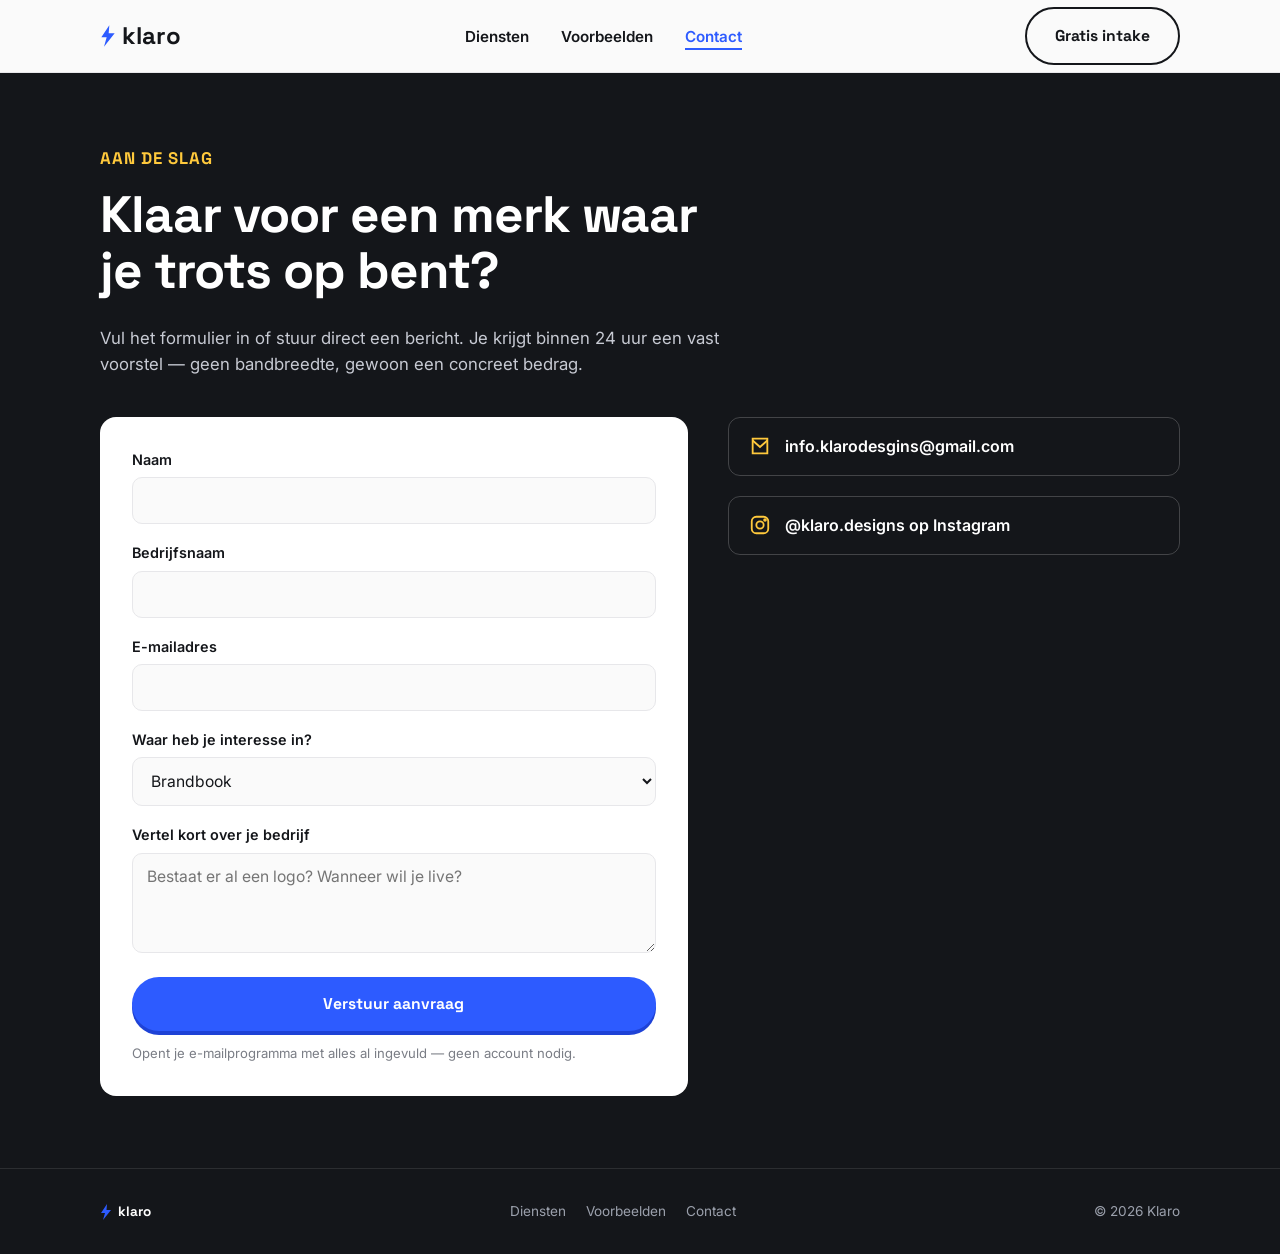
==== contact.html @ f8856352 "Split into separate pages, expand voorbeelden Home, Diensten, Voorbeelden and Contact are now their " ====
<!doctype html>
<html lang="nl">
<head>
  <meta charset="UTF-8" />
  <meta name="viewport" content="width=device-width, initial-scale=1" />
  <title>Contact — Klaro</title>
  <meta name="description" content="Plan een gratis intake bij Klaro. Binnen 24 uur een vast voorstel voor je brandbook, social kit of website." />

  <link rel="icon" type="image/svg+xml" href="assets/img/favicon.svg" />

  <link rel="preconnect" href="https://fonts.googleapis.com" />
  <link rel="preconnect" href="https://fonts.gstatic.com" crossorigin />
  <link href="https://fonts.googleapis.com/css2?family=Space+Grotesk:wght@700&family=Inter:wght@400;500;600;700&display=swap" rel="stylesheet" />

  <link rel="stylesheet" href="assets/css/styles.css" />
</head>
<body>

  <header class="site-header">
    <div class="container">
      <a href="index.html" class="logo">
        <svg class="bolt" viewBox="0 0 24 32" aria-hidden="true"><path d="M14 0 2 18h8l-4 14L22 12h-9L14 0z"/></svg>
        klaro
      </a>

      <nav aria-label="Hoofdmenu">
        <ul class="nav-links">
          <li><a href="diensten.html">Diensten</a></li>
          <li><a href="voorbeelden.html">Voorbeelden</a></li>
          <li><a href="contact.html">Contact</a></li>
        </ul>
      </nav>

      <div class="nav-cta">
        <a href="contact.html" class="btn btn-secondary">Gratis intake</a>
        <button class="nav-toggle" aria-label="Menu openen" aria-expanded="false">
          <span></span><span></span><span></span>
        </button>
      </div>
    </div>
  </header>

  <main>

    <section class="contact">
      <div class="container">
        <div class="section-head">
          <p class="eyebrow" style="color:var(--yellow);">Aan de slag</p>
          <h1 style="color:var(--white);font-size:clamp(2.2rem, 6vw, 3.2rem);">Klaar voor een merk waar je trots op bent?</h1>
          <p>Vul het formulier in of stuur direct een bericht. Je krijgt binnen 24 uur een
            vast voorstel — geen bandbreedte, gewoon een concreet bedrag.</p>
        </div>

        <div class="contact-grid">
          <form class="contact-form" id="contact-form">
            <div class="form-row">
              <label for="name">Naam</label>
              <input type="text" id="name" name="name" required />
            </div>
            <div class="form-row">
              <label for="business">Bedrijfsnaam</label>
              <input type="text" id="business" name="business" required />
            </div>
            <div class="form-row">
              <label for="email">E-mailadres</label>
              <input type="email" id="email" name="email" required />
            </div>
            <div class="form-row">
              <label for="service">Waar heb je interesse in?</label>
              <select id="service" name="service">
                <option>Brandbook</option>
                <option>Social media kit</option>
                <option>Website</option>
                <option>Bundel (brandbook + kit)</option>
                <option>Weet ik nog niet</option>
              </select>
            </div>
            <div class="form-row">
              <label for="message">Vertel kort over je bedrijf</label>
              <textarea id="message" name="message" placeholder="Bestaat er al een logo? Wanneer wil je live?"></textarea>
            </div>
            <button type="submit" class="btn btn-primary btn-block">Verstuur aanvraag</button>
            <p class="form-note">Opent je e-mailprogramma met alles al ingevuld — geen account nodig.</p>
          </form>

          <div class="contact-direct">
            <a class="direct-link" href="mailto:info.klarodesgins@gmail.com">
              <svg class="direct-icon" viewBox="0 0 24 24" fill="none" stroke="currentColor" stroke-width="2"><path d="M4 4h16v16H4z"/><path d="m4 6 8 7 8-7"/></svg>
              info.klarodesgins@gmail.com
            </a>
            <a class="direct-link" href="https://www.instagram.com/klaro.designs?igsh=MWdmMG82OGtoY3QwcQ%3D%3D&amp;utm_source=qr" target="_blank" rel="noopener">
              <svg class="direct-icon" viewBox="0 0 24 24" fill="none" stroke="currentColor" stroke-width="2"><rect x="3" y="3" width="18" height="18" rx="5"/><circle cx="12" cy="12" r="4"/><circle cx="17.5" cy="6.5" r="1"/></svg>
              @klaro.designs op Instagram
            </a>
          </div>
        </div>
      </div>
    </section>

  </main>

  <footer class="site-footer">
    <div class="container footer-row">
      <div class="footer-logo">
        <svg class="bolt" viewBox="0 0 24 32" aria-hidden="true"><path d="M14 0 2 18h8l-4 14L22 12h-9L14 0z"/></svg>
        klaro
      </div>
      <ul class="footer-links">
        <li><a href="diensten.html">Diensten</a></li>
        <li><a href="voorbeelden.html">Voorbeelden</a></li>
        <li><a href="contact.html">Contact</a></li>
      </ul>
      <p style="margin:0;">© <span id="year"></span> Klaro</p>
    </div>
  </footer>

  <script src="assets/js/main.js"></script>
</body>
</html>
---- assets/css/styles.css ----
/* ============================================
   KLARO — Marketing site
   Kleuren, typografie en tone of voice: brandbook-klaro.md
   ============================================ */

:root {
  --blue: #2D5BFF;
  --blue-dark: #1E42D6;
  --coral: #FF6B4A;
  --yellow: #FFC93C;
  --ink: #14161A;
  --off-white: #FAFAFA;
  --white: #FFFFFF;
  --border: #E7E7EA;

  --font-heading: "Space Grotesk", "Arial Black", sans-serif;
  --font-body: "Inter", -apple-system, BlinkMacSystemFont, sans-serif;

  --container: 1120px;
  --radius: 16px;
}

* {
  box-sizing: border-box;
}

html {
  scroll-behavior: smooth;
}

body {
  margin: 0;
  background: var(--off-white);
  color: var(--ink);
  font-family: var(--font-body);
  font-size: 16px;
  line-height: 1.55;
  -webkit-font-smoothing: antialiased;
}

img, svg {
  max-width: 100%;
  display: block;
}

a {
  color: inherit;
}

h1, h2, h3, h4 {
  font-family: var(--font-heading);
  font-weight: 700;
  line-height: 1.1;
  margin: 0 0 0.5em;
  letter-spacing: -0.02em;
}

p {
  margin: 0 0 1em;
}

.container {
  max-width: var(--container);
  margin: 0 auto;
  padding: 0 20px;
}

section {
  padding: 72px 0;
}

.eyebrow {
  display: inline-flex;
  align-items: center;
  gap: 8px;
  font-family: var(--font-heading);
  font-weight: 700;
  font-size: 0.8rem;
  letter-spacing: 0.06em;
  text-transform: uppercase;
  color: var(--blue);
  margin-bottom: 16px;
}

.section-head {
  max-width: 620px;
  margin: 0 0 40px;
}

.section-head p {
  color: #4B4E57;
  font-size: 1.05rem;
}

/* ---------- Buttons ---------- */

.btn {
  display: inline-flex;
  align-items: center;
  justify-content: center;
  gap: 8px;
  font-family: var(--font-heading);
  font-weight: 700;
  font-size: 0.98rem;
  text-decoration: none;
  border-radius: 100px;
  padding: 15px 28px;
  border: 2px solid transparent;
  cursor: pointer;
  transition: transform 0.15s ease, box-shadow 0.15s ease, background 0.15s ease;
  white-space: nowrap;
  will-change: transform;
}

.btn:active {
  transform: scale(0.97);
}

.btn-primary {
  background: var(--blue);
  color: var(--white);
  box-shadow: 0 4px 0 var(--blue-dark);
}

.btn-primary:hover {
  background: var(--blue-dark);
  transform: translateY(-2px);
  box-shadow: 0 6px 0 var(--blue-dark);
}

.btn-primary:active {
  transform: translateY(0) scale(0.97);
  box-shadow: 0 2px 0 var(--blue-dark);
}

.btn-secondary {
  background: transparent;
  color: var(--ink);
  border-color: var(--ink);
}

.btn-secondary:hover {
  background: var(--ink);
  color: var(--white);
  transform: translateY(-2px);
}

.btn-block {
  width: 100%;
}

/* ---------- Header ---------- */

.site-header {
  position: sticky;
  top: 0;
  z-index: 50;
  background: rgba(250, 250, 250, 0.9);
  backdrop-filter: saturate(180%) blur(10px);
  border-bottom: 1px solid var(--border);
}

.site-header .container {
  display: flex;
  align-items: center;
  justify-content: space-between;
  height: 72px;
}

.logo {
  display: flex;
  align-items: center;
  gap: 6px;
  text-decoration: none;
  font-family: var(--font-heading);
  font-weight: 700;
  font-size: 1.5rem;
  color: var(--ink);
}

.logo .bolt {
  width: 16px;
  height: 22px;
  flex-shrink: 0;
}

.logo .bolt path {
  fill: var(--blue);
}

.nav-links {
  display: flex;
  align-items: center;
  gap: 32px;
  list-style: none;
  margin: 0;
  padding: 0;
}

.nav-links a {
  position: relative;
  text-decoration: none;
  font-weight: 600;
  font-size: 0.95rem;
  color: var(--ink);
}

.nav-links a::after {
  content: "";
  position: absolute;
  left: 0;
  right: 100%;
  bottom: -4px;
  height: 2px;
  background: var(--blue);
  transition: right 0.2s ease;
}

.nav-links a:hover {
  color: var(--blue);
}

.nav-links a:hover::after {
  right: 0;
}

.nav-links a.is-active {
  color: var(--blue);
}

.nav-links a.is-active::after {
  right: 0;
}

.logo .bolt {
  transition: transform 0.2s ease;
}

.logo:hover .bolt {
  transform: rotate(-8deg) scale(1.08);
}

.nav-cta {
  display: flex;
  align-items: center;
  gap: 24px;
}

.nav-toggle {
  display: none;
  background: none;
  border: none;
  padding: 8px;
  cursor: pointer;
}

.nav-toggle span {
  display: block;
  width: 24px;
  height: 2px;
  background: var(--ink);
  margin: 5px 0;
  transition: transform 0.2s ease, opacity 0.2s ease;
}

/* ---------- Hero ---------- */

.hero {
  padding: 64px 0 80px;
  overflow: hidden;
}

.hero .container {
  display: grid;
  gap: 40px;
  align-items: center;
}

.hero h1 {
  font-size: clamp(2.6rem, 9vw, 4.5rem);
  margin-bottom: 20px;
}

.hero h1 .accent {
  color: var(--blue);
}

.hero-lede {
  font-size: 1.15rem;
  color: #34363D;
  max-width: 46ch;
  margin-bottom: 32px;
}

.hero-actions {
  display: flex;
  flex-wrap: wrap;
  gap: 14px;
  margin-bottom: 28px;
}

.hero-trust {
  display: flex;
  flex-wrap: wrap;
  gap: 10px 24px;
  font-size: 0.9rem;
  color: #55585F;
  font-weight: 600;
}

.hero-trust li {
  list-style: none;
  display: flex;
  align-items: center;
  gap: 8px;
}

.hero-trust li::before {
  content: "";
  width: 8px;
  height: 8px;
  border-radius: 50%;
  background: var(--coral);
  flex-shrink: 0;
}

.hero-visual {
  position: relative;
  border-radius: 24px;
  background: var(--blue);
  aspect-ratio: 4 / 3;
  display: flex;
  align-items: center;
  justify-content: center;
  overflow: hidden;
}

.hero-visual .bolt-big {
  width: 34%;
  filter: drop-shadow(0 12px 24px rgba(0,0,0,0.18));
  animation: bolt-float 3.2s ease-in-out infinite;
}

.hero-visual .bolt-big path {
  fill: var(--white);
}

.hero-visual::after {
  content: "";
  position: absolute;
  inset: -10%;
  background:
    radial-gradient(circle at 85% 15%, rgba(255,201,60,0.55), transparent 45%),
    radial-gradient(circle at 10% 90%, rgba(255,107,74,0.5), transparent 45%);
  animation: blob-drift 9s ease-in-out infinite;
}

@keyframes bolt-float {
  0%, 100% { transform: translateY(0) rotate(0deg); }
  50% { transform: translateY(-10px) rotate(-3deg); }
}

@keyframes blob-drift {
  0%, 100% { transform: translate(0, 0) scale(1); }
  50% { transform: translate(-2%, 2%) scale(1.06); }
}

/* ---------- Page hero (subpaginas) ---------- */

.page-hero {
  padding: 52px 0 8px;
}

.page-hero .container {
  max-width: 720px;
}

.page-hero h1 {
  font-size: clamp(2.2rem, 6vw, 3.2rem);
  margin-bottom: 14px;
}

.page-hero p {
  font-size: 1.05rem;
  color: #34363D;
  max-width: 58ch;
}

/* ---------- CTA banner ---------- */

.cta-banner-section {
  padding-top: 0;
}

.cta-banner {
  background: var(--blue);
  color: var(--white);
  border-radius: 24px;
  padding: 56px 32px;
  text-align: center;
  position: relative;
  overflow: hidden;
}

.cta-banner h2 {
  color: var(--white);
  font-size: clamp(1.7rem, 4vw, 2.3rem);
}

.cta-banner p {
  color: rgba(255, 255, 255, 0.85);
  max-width: 46ch;
  margin: 0 auto 28px;
}

.btn-light {
  background: var(--white);
  color: var(--ink);
}

.btn-light:hover {
  background: var(--yellow);
  color: var(--ink);
  transform: translateY(-2px);
}

/* ---------- Homepage teasers ---------- */

.teaser-head {
  display: flex;
  flex-wrap: wrap;
  align-items: flex-end;
  justify-content: space-between;
  gap: 20px;
  margin-bottom: 40px;
}

.teaser-head .section-head {
  margin-bottom: 0;
}

.service-card.is-mini p {
  flex-grow: 0;
}

/* ---------- Diensten ---------- */

.services {
  background: var(--white);
  border-top: 1px solid var(--border);
  border-bottom: 1px solid var(--border);
}

.service-grid {
  display: grid;
  gap: 24px;
  grid-template-columns: 1fr;
}

.service-card {
  background: var(--off-white);
  border: 1px solid var(--border);
  border-radius: var(--radius);
  padding: 32px;
  display: flex;
  flex-direction: column;
  position: relative;
  transition: transform 0.2s ease, box-shadow 0.2s ease, border-color 0.2s ease;
}

.service-card:hover {
  transform: translateY(-6px);
  border-color: var(--blue);
  box-shadow: 0 16px 32px rgba(20, 22, 26, 0.08);
}

.service-icon {
  transition: transform 0.2s ease;
}

.service-card:hover .service-icon {
  transform: scale(1.1) rotate(-4deg);
}

.service-card.is-bundle {
  border-color: var(--blue);
  background: #EEF2FF;
}

.service-icon {
  width: 44px;
  height: 44px;
  border-radius: 12px;
  display: flex;
  align-items: center;
  justify-content: center;
  margin-bottom: 20px;
  font-family: var(--font-heading);
  font-weight: 700;
  font-size: 1.1rem;
  color: var(--white);
}

.service-card:nth-child(1) .service-icon { background: var(--blue); }
.service-card:nth-child(2) .service-icon { background: var(--coral); }
.service-card:nth-child(3) .service-icon { background: var(--ink); }
.service-card.is-bundle .service-icon { background: var(--yellow); color: var(--ink); }

.service-card h3 {
  font-size: 1.3rem;
  margin-bottom: 8px;
}

.service-card .price {
  font-family: var(--font-heading);
  font-weight: 700;
  color: var(--blue);
  font-size: 1.05rem;
  margin-bottom: 14px;
}

.service-card p {
  color: #4B4E57;
  flex-grow: 1;
}

.service-card ul {
  margin: 0 0 0;
  padding: 0 0 0 18px;
  color: #4B4E57;
  font-size: 0.95rem;
}

.service-card li {
  margin-bottom: 4px;
}

.badge {
  position: absolute;
  top: -12px;
  right: 24px;
  background: var(--yellow);
  color: var(--ink);
  font-family: var(--font-heading);
  font-weight: 700;
  font-size: 0.75rem;
  text-transform: uppercase;
  letter-spacing: 0.04em;
  padding: 6px 14px;
  border-radius: 100px;
}

/* ---------- Voor / na ---------- */

.showcase-note {
  font-size: 0.85rem;
  color: #7A7D85;
  margin-top: 16px;
}

.example-block + .example-block {
  margin-top: 56px;
}

.example-label {
  display: flex;
  align-items: center;
  gap: 10px;
  margin-bottom: 16px;
}

.example-label .example-kind {
  font-family: var(--font-heading);
  font-weight: 700;
  font-size: 0.75rem;
  text-transform: uppercase;
  letter-spacing: 0.05em;
  background: var(--ink);
  color: var(--white);
  padding: 5px 12px;
  border-radius: 100px;
}

.example-label h3 {
  margin: 0;
  font-size: 1.15rem;
}

.compare-grid {
  display: grid;
  gap: 20px;
  grid-template-columns: 1fr;
}

.compare-card {
  border-radius: var(--radius);
  overflow: hidden;
  border: 1px solid var(--border);
  background: var(--white);
  transition: transform 0.2s ease, box-shadow 0.2s ease;
}

.compare-card:hover {
  transform: translateY(-6px);
  box-shadow: 0 16px 32px rgba(20, 22, 26, 0.08);
}

.compare-label {
  font-family: var(--font-heading);
  font-weight: 700;
  font-size: 0.8rem;
  text-transform: uppercase;
  letter-spacing: 0.06em;
  padding: 10px 20px;
}

.compare-before .compare-label {
  background: #E9E9EA;
  color: #6B6E75;
}

.compare-after .compare-label {
  background: var(--blue);
  color: var(--white);
}

.mock {
  padding: 28px 20px 32px;
  min-height: 260px;
  display: flex;
  flex-direction: column;
  justify-content: center;
  align-items: center;
  text-align: center;
  gap: 10px;
}

.compare-before .mock {
  background: #F1F1F2;
  font-family: "Comic Sans MS", "Brush Script MT", cursive;
}

.compare-before .mock .mock-name {
  font-size: 1.6rem;
  color: #C7422E;
  transform: rotate(-2deg);
}

.compare-before .mock .mock-tag {
  font-family: "Times New Roman", serif;
  font-size: 0.85rem;
  color: #555;
}

.compare-before .mock .mock-chip {
  margin-top: 10px;
  font-family: Georgia, serif;
  font-size: 0.75rem;
  background: #FFD400;
  color: #333;
  padding: 4px 10px;
  border: 1px dashed #999;
}

.compare-after .mock {
  background: var(--blue);
  color: var(--white);
}

.compare-after .mock .mock-name {
  font-family: var(--font-heading);
  font-weight: 700;
  font-size: 2rem;
}

.compare-after .mock .mock-tag {
  font-size: 0.9rem;
  opacity: 0.85;
}

.compare-after .mock .mock-chip {
  margin-top: 10px;
  font-family: var(--font-heading);
  font-weight: 700;
  font-size: 0.75rem;
  background: var(--yellow);
  color: var(--ink);
  padding: 5px 14px;
  border-radius: 100px;
}

.compare-after .mock.accent-coral .mock-chip {
  background: var(--coral);
  color: var(--white);
}

/* Voorbeeld-varianten "voor" — elk bedrijfstype zijn eigen DIY-uitstraling */

.mock.style-gym .mock-name {
  font-family: Impact, "Arial Black", sans-serif;
  color: #B4231A;
  text-transform: uppercase;
  letter-spacing: 0.02em;
  transform: none;
}

.mock.style-gym .mock-tag {
  font-family: Impact, "Arial Black", sans-serif;
  text-transform: uppercase;
  font-size: 0.8rem;
  color: #222;
}

.mock.style-gym .mock-chip {
  background: #111;
  color: #FFD400;
  border: none;
  font-family: Impact, "Arial Black", sans-serif;
}

.mock.style-kapper .mock-name {
  font-family: "Brush Script MT", cursive;
  color: #B23A6B;
  font-size: 2rem;
  transform: rotate(-3deg);
}

.mock.style-kapper .mock-tag {
  font-family: "Times New Roman", serif;
  font-style: italic;
  color: #666;
}

.mock.style-kapper .mock-chip {
  background: #F1C6D6;
  color: #6B2044;
  border: 1px solid #D89AB4;
  font-family: "Times New Roman", serif;
}

.mock.style-zzp .mock-name {
  font-family: "Times New Roman", serif;
  color: #1E3A6E;
  font-weight: bold;
  transform: none;
}

.mock.style-zzp .mock-tag {
  font-family: Arial, sans-serif;
  color: #555;
}

.mock.style-zzp .mock-chip {
  background: #DCE3F0;
  color: #1E3A6E;
  border: 1px solid #9FB3D6;
  font-family: Arial, sans-serif;
}

/* ---------- Contact ---------- */

.contact {
  background: var(--ink);
  color: var(--white);
}

.contact .section-head p {
  color: #C7CAD3;
}

.contact-grid {
  display: grid;
  gap: 40px;
  grid-template-columns: 1fr;
}

.contact-form {
  background: var(--white);
  color: var(--ink);
  border-radius: var(--radius);
  padding: 32px;
}

.form-row {
  margin-bottom: 18px;
}

.form-row label {
  display: block;
  font-weight: 600;
  font-size: 0.9rem;
  margin-bottom: 6px;
}

.form-row input,
.form-row select,
.form-row textarea {
  width: 100%;
  padding: 13px 14px;
  border: 1.5px solid var(--border);
  border-radius: 10px;
  font-family: var(--font-body);
  font-size: 0.98rem;
  background: var(--off-white);
  color: var(--ink);
}

.form-row textarea {
  resize: vertical;
  min-height: 100px;
}

.form-row input:focus,
.form-row select:focus,
.form-row textarea:focus {
  outline: 2px solid var(--blue);
  outline-offset: 1px;
  background: var(--white);
}

.form-note {
  font-size: 0.82rem;
  color: #7A7D85;
  margin-top: 12px;
  margin-bottom: 0;
}

.contact-direct {
  display: flex;
  flex-direction: column;
  gap: 20px;
}

.contact-direct a.direct-link {
  display: flex;
  align-items: center;
  gap: 14px;
  text-decoration: none;
  color: var(--white);
  font-weight: 600;
  padding: 16px 20px;
  border: 1.5px solid rgba(255,255,255,0.2);
  border-radius: 12px;
  transition: border-color 0.15s ease, background 0.15s ease;
}

.contact-direct a.direct-link:hover {
  border-color: var(--blue);
  background: rgba(45,91,255,0.12);
}

.contact-direct .direct-icon {
  width: 22px;
  height: 22px;
  flex-shrink: 0;
  color: var(--yellow);
}

/* ---------- Footer ---------- */

.site-footer {
  background: var(--ink);
  color: #9BA0AC;
  border-top: 1px solid rgba(255,255,255,0.1);
  padding: 32px 0;
  font-size: 0.85rem;
}

.footer-row {
  display: flex;
  flex-wrap: wrap;
  align-items: center;
  justify-content: space-between;
  gap: 16px;
}

.footer-logo {
  display: flex;
  align-items: center;
  gap: 6px;
  font-family: var(--font-heading);
  font-weight: 700;
  color: var(--white);
}

.footer-logo .bolt {
  width: 12px;
  height: 16px;
}

.footer-logo .bolt path {
  fill: var(--blue);
}

.footer-links {
  display: flex;
  gap: 20px;
  list-style: none;
  margin: 0;
  padding: 0;
}

.footer-links a {
  text-decoration: none;
  color: #9BA0AC;
}

.footer-links a:hover {
  color: var(--white);
}

/* ---------- Responsive ---------- */

@media (min-width: 640px) {
  .service-grid {
    grid-template-columns: repeat(2, 1fr);
  }
  .compare-grid {
    grid-template-columns: repeat(2, 1fr);
  }
}

@media (min-width: 860px) {
  .hero .container {
    grid-template-columns: 1.1fr 0.9fr;
  }
  .contact-grid {
    grid-template-columns: 1.3fr 1fr;
  }
}

@media (min-width: 980px) {
  .service-grid {
    grid-template-columns: repeat(4, 1fr);
  }
}

@media (max-width: 859px) {
  .nav-links,
  .nav-cta .btn-secondary {
    display: none;
  }
  .nav-toggle {
    display: block;
  }
  body.nav-open .nav-links {
    display: flex;
    flex-direction: column;
    position: absolute;
    top: 72px;
    left: 0;
    right: 0;
    background: var(--white);
    border-bottom: 1px solid var(--border);
    padding: 20px;
    gap: 18px;
    align-items: flex-start;
  }
}

section .container > .section-head + * {
  margin-top: 0;
}

/* ---------- Scroll reveal ---------- */

.reveal {
  opacity: 0;
  transform: translateY(20px);
  transition: opacity 0.5s ease, transform 0.5s ease;
  will-change: transform, opacity;
}

.reveal.is-visible {
  opacity: 1;
  transform: translateY(0);
}

.reveal-stagger.is-visible {
  transition-delay: calc(var(--stagger, 0) * 80ms);
}

/* ---------- Motion preference ---------- */

@media (prefers-reduced-motion: reduce) {
  html {
    scroll-behavior: auto;
  }
  .hero-visual .bolt-big,
  .hero-visual::after {
    animation: none !important;
  }
  .reveal {
    opacity: 1 !important;
    transform: none !important;
    transition: none !important;
  }
  .btn,
  .service-card,
  .service-icon,
  .compare-card,
  .logo .bolt,
  .nav-links a::after {
    transition: none !important;
  }
}
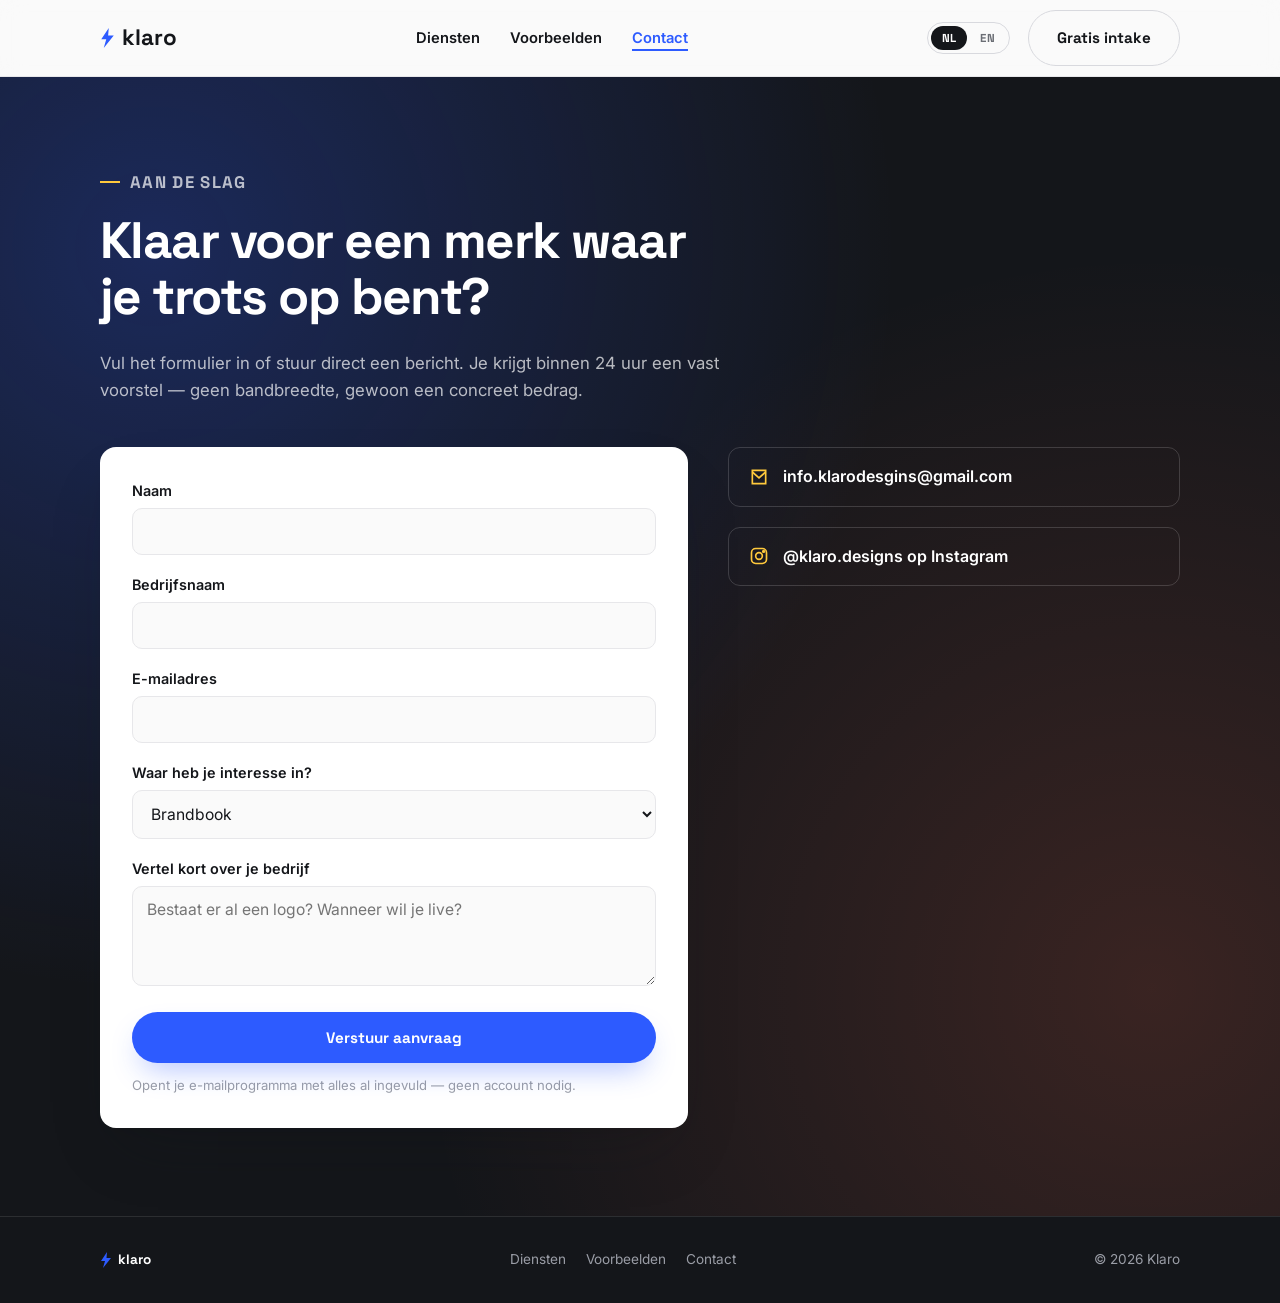
==== commit 4562c9c7: "Premium design pass + NL/EN language toggle Design system: shift from flat brand-color blocks to a r" ====
--- a/contact.html
+++ b/contact.html
@@ -3,8 +3,8 @@
 <head>
   <meta charset="UTF-8" />
   <meta name="viewport" content="width=device-width, initial-scale=1" />
-  <title>Contact — Klaro</title>
-  <meta name="description" content="Plan een gratis intake bij Klaro. Binnen 24 uur een vast voorstel voor je brandbook, social kit of website." />
+  <title data-i18n="meta.title.contact">Contact — Klaro</title>
+  <meta name="description" data-i18n-attr="content:meta.desc.contact" content="Plan een gratis intake bij Klaro. Binnen 24 uur een vast voorstel voor je brandbook, social kit of website." />
 
   <link rel="icon" type="image/svg+xml" href="assets/img/favicon.svg" />
 
@@ -15,6 +15,7 @@
   <link rel="stylesheet" href="assets/css/styles.css" />
 </head>
 <body>
+  <div class="scroll-progress" aria-hidden="true"></div>
 
   <header class="site-header">
     <div class="container">
@@ -25,14 +26,22 @@
 
       <nav aria-label="Hoofdmenu">
         <ul class="nav-links">
-          <li><a href="diensten.html">Diensten</a></li>
-          <li><a href="voorbeelden.html">Voorbeelden</a></li>
-          <li><a href="contact.html">Contact</a></li>
+          <li><a href="diensten.html" data-i18n="nav.diensten">Diensten</a></li>
+          <li><a href="voorbeelden.html" data-i18n="nav.voorbeelden">Voorbeelden</a></li>
+          <li><a href="contact.html" data-i18n="nav.contact">Contact</a></li>
         </ul>
+        <div class="mobile-lang-switch lang-switch" role="group" aria-label="Taal / Language">
+          <button type="button" class="lang-btn" data-lang="nl">NL</button>
+          <button type="button" class="lang-btn" data-lang="en">EN</button>
+        </div>
       </nav>
 
       <div class="nav-cta">
-        <a href="contact.html" class="btn btn-secondary">Gratis intake</a>
+        <div class="lang-switch" role="group" aria-label="Taal / Language">
+          <button type="button" class="lang-btn" data-lang="nl">NL</button>
+          <button type="button" class="lang-btn" data-lang="en">EN</button>
+        </div>
+        <a href="contact.html" class="btn btn-secondary" data-i18n="nav.intake">Gratis intake</a>
         <button class="nav-toggle" aria-label="Menu openen" aria-expanded="false">
           <span></span><span></span><span></span>
         </button>
@@ -45,42 +54,42 @@
     <section class="contact">
       <div class="container">
         <div class="section-head">
-          <p class="eyebrow" style="color:var(--yellow);">Aan de slag</p>
-          <h1 style="color:var(--white);font-size:clamp(2.2rem, 6vw, 3.2rem);">Klaar voor een merk waar je trots op bent?</h1>
-          <p>Vul het formulier in of stuur direct een bericht. Je krijgt binnen 24 uur een
+          <p class="eyebrow" data-i18n="contact.eyebrow">Aan de slag</p>
+          <h1 style="color:var(--white);font-size:clamp(2.2rem, 6vw, 3.2rem);" data-i18n="contact.title">Klaar voor een merk waar je trots op bent?</h1>
+          <p data-i18n="contact.lede">Vul het formulier in of stuur direct een bericht. Je krijgt binnen 24 uur een
             vast voorstel — geen bandbreedte, gewoon een concreet bedrag.</p>
         </div>
 
         <div class="contact-grid">
           <form class="contact-form" id="contact-form">
             <div class="form-row">
-              <label for="name">Naam</label>
+              <label for="name" data-i18n="form.name">Naam</label>
               <input type="text" id="name" name="name" required />
             </div>
             <div class="form-row">
-              <label for="business">Bedrijfsnaam</label>
+              <label for="business" data-i18n="form.business">Bedrijfsnaam</label>
               <input type="text" id="business" name="business" required />
             </div>
             <div class="form-row">
-              <label for="email">E-mailadres</label>
+              <label for="email" data-i18n="form.email">E-mailadres</label>
               <input type="email" id="email" name="email" required />
             </div>
             <div class="form-row">
-              <label for="service">Waar heb je interesse in?</label>
+              <label for="service" data-i18n="form.service.label">Waar heb je interesse in?</label>
               <select id="service" name="service">
-                <option>Brandbook</option>
-                <option>Social media kit</option>
-                <option>Website</option>
-                <option>Bundel (brandbook + kit)</option>
-                <option>Weet ik nog niet</option>
+                <option data-i18n="form.service.opt1">Brandbook</option>
+                <option data-i18n="form.service.opt2">Social media kit</option>
+                <option data-i18n="form.service.opt3">Website</option>
+                <option data-i18n="form.service.opt4">Bundel (brandbook + kit)</option>
+                <option data-i18n="form.service.opt5">Weet ik nog niet</option>
               </select>
             </div>
             <div class="form-row">
-              <label for="message">Vertel kort over je bedrijf</label>
-              <textarea id="message" name="message" placeholder="Bestaat er al een logo? Wanneer wil je live?"></textarea>
+              <label for="message" data-i18n="form.message.label">Vertel kort over je bedrijf</label>
+              <textarea id="message" name="message" data-i18n-attr="placeholder:form.message.placeholder" placeholder="Bestaat er al een logo? Wanneer wil je live?"></textarea>
             </div>
-            <button type="submit" class="btn btn-primary btn-block">Verstuur aanvraag</button>
-            <p class="form-note">Opent je e-mailprogramma met alles al ingevuld — geen account nodig.</p>
+            <button type="submit" class="btn btn-primary btn-block" data-i18n="form.submit">Verstuur aanvraag</button>
+            <p class="form-note" data-i18n="form.note">Opent je e-mailprogramma met alles al ingevuld — geen account nodig.</p>
           </form>
 
           <div class="contact-direct">
@@ -106,14 +115,15 @@
         klaro
       </div>
       <ul class="footer-links">
-        <li><a href="diensten.html">Diensten</a></li>
-        <li><a href="voorbeelden.html">Voorbeelden</a></li>
-        <li><a href="contact.html">Contact</a></li>
+        <li><a href="diensten.html" data-i18n="nav.diensten">Diensten</a></li>
+        <li><a href="voorbeelden.html" data-i18n="nav.voorbeelden">Voorbeelden</a></li>
+        <li><a href="contact.html" data-i18n="nav.contact">Contact</a></li>
       </ul>
       <p style="margin:0;">© <span id="year"></span> Klaro</p>
     </div>
   </footer>
 
+  <script src="assets/js/i18n.js"></script>
   <script src="assets/js/main.js"></script>
 </body>
 </html>
--- a/assets/css/styles.css
+++ b/assets/css/styles.css
@@ -1,17 +1,35 @@
 /* ============================================
    KLARO — Marketing site
    Kleuren, typografie en tone of voice: brandbook-klaro.md
+   Visuele richting: ingetogen bureau-premium — overwegend
+   wit/inkt-canvas, merkkleuren precies en spaarzaam ingezet.
    ============================================ */
 
 :root {
   --blue: #2D5BFF;
   --blue-dark: #1E42D6;
+  --blue-tint: rgba(45, 91, 255, 0.08);
   --coral: #FF6B4A;
+  --coral-tint: rgba(255, 107, 74, 0.1);
   --yellow: #FFC93C;
+  --yellow-tint: rgba(255, 201, 60, 0.16);
+
   --ink: #14161A;
+  --gray-700: #34363D;
+  --gray-600: #4B4E57;
+  --gray-500: #6B6E75;
+  --gray-400: #9A9DA6;
+  --border: #E7E7EA;
+  --border-strong: #D8D9DE;
   --off-white: #FAFAFA;
   --white: #FFFFFF;
-  --border: #E7E7EA;
+
+  --shadow-sm: 0 1px 2px rgba(20, 22, 26, 0.05);
+  --shadow-md: 0 12px 28px -10px rgba(20, 22, 26, 0.14), 0 2px 6px -2px rgba(20, 22, 26, 0.06);
+  --shadow-lg: 0 32px 64px -20px rgba(20, 22, 26, 0.22), 0 8px 20px -8px rgba(20, 22, 26, 0.1);
+  --shadow-blue: 0 14px 30px -10px rgba(45, 91, 255, 0.4);
+
+  --ease-out: cubic-bezier(0.16, 1, 0.3, 1);
 
   --font-heading: "Space Grotesk", "Arial Black", sans-serif;
   --font-body: "Inter", -apple-system, BlinkMacSystemFont, sans-serif;
@@ -22,6 +40,17 @@
 
 * {
   box-sizing: border-box;
+}
+
+.scroll-progress {
+  position: fixed;
+  top: 0;
+  left: 0;
+  width: 0%;
+  height: 2px;
+  background: linear-gradient(90deg, var(--blue), var(--coral), var(--yellow));
+  z-index: 200;
+  pointer-events: none;
 }
 
 html {
@@ -34,7 +63,7 @@
   color: var(--ink);
   font-family: var(--font-body);
   font-size: 16px;
-  line-height: 1.55;
+  line-height: 1.6;
   -webkit-font-smoothing: antialiased;
 }
 
@@ -50,9 +79,9 @@
 h1, h2, h3, h4 {
   font-family: var(--font-heading);
   font-weight: 700;
-  line-height: 1.1;
+  line-height: 1.08;
   margin: 0 0 0.5em;
-  letter-spacing: -0.02em;
+  letter-spacing: -0.03em;
 }
 
 p {
@@ -66,29 +95,37 @@
 }
 
 section {
-  padding: 72px 0;
+  padding: 88px 0;
 }
 
 .eyebrow {
   display: inline-flex;
   align-items: center;
-  gap: 8px;
+  gap: 10px;
   font-family: var(--font-heading);
   font-weight: 700;
-  font-size: 0.8rem;
-  letter-spacing: 0.06em;
+  font-size: 0.78rem;
+  letter-spacing: 0.08em;
   text-transform: uppercase;
-  color: var(--blue);
-  margin-bottom: 16px;
+  color: var(--gray-600);
+  margin-bottom: 18px;
+}
+
+.eyebrow::before {
+  content: "";
+  width: 20px;
+  height: 2px;
+  background: var(--coral);
+  flex-shrink: 0;
 }
 
 .section-head {
   max-width: 620px;
-  margin: 0 0 40px;
+  margin: 0 0 44px;
 }
 
 .section-head p {
-  color: #4B4E57;
+  color: var(--gray-600);
   font-size: 1.05rem;
 }
 
@@ -101,15 +138,43 @@
   gap: 8px;
   font-family: var(--font-heading);
   font-weight: 700;
-  font-size: 0.98rem;
+  font-size: 0.95rem;
   text-decoration: none;
   border-radius: 100px;
   padding: 15px 28px;
-  border: 2px solid transparent;
+  border: 1.5px solid transparent;
   cursor: pointer;
-  transition: transform 0.15s ease, box-shadow 0.15s ease, background 0.15s ease;
+  transition: transform 0.25s var(--ease-out), box-shadow 0.25s var(--ease-out), background 0.2s ease, border-color 0.2s ease;
   white-space: nowrap;
-  will-change: transform;
+  position: relative;
+  overflow: hidden;
+  isolation: isolate;
+}
+
+.btn::before {
+  content: "";
+  position: absolute;
+  top: 0;
+  left: -60%;
+  width: 30%;
+  height: 100%;
+  background: linear-gradient(115deg, transparent, rgba(255, 255, 255, 0.45), transparent);
+  transform: skewX(-20deg);
+  pointer-events: none;
+  mix-blend-mode: overlay;
+}
+
+.btn-light::before {
+  background: linear-gradient(115deg, transparent, rgba(20, 22, 26, 0.12), transparent);
+}
+
+.btn:hover::before {
+  animation: btn-shimmer 0.85s ease;
+}
+
+@keyframes btn-shimmer {
+  from { left: -60%; }
+  to { left: 130%; }
 }
 
 .btn:active {
@@ -119,30 +184,32 @@
 .btn-primary {
   background: var(--blue);
   color: var(--white);
-  box-shadow: 0 4px 0 var(--blue-dark);
+  box-shadow: var(--shadow-blue);
 }
 
 .btn-primary:hover {
   background: var(--blue-dark);
   transform: translateY(-2px);
-  box-shadow: 0 6px 0 var(--blue-dark);
+  box-shadow: 0 20px 40px -12px rgba(45, 91, 255, 0.5);
 }
 
 .btn-primary:active {
   transform: translateY(0) scale(0.97);
-  box-shadow: 0 2px 0 var(--blue-dark);
+  box-shadow: var(--shadow-blue);
 }
 
 .btn-secondary {
   background: transparent;
   color: var(--ink);
-  border-color: var(--ink);
+  border-color: var(--border-strong);
 }
 
 .btn-secondary:hover {
   background: var(--ink);
+  border-color: var(--ink);
   color: var(--white);
   transform: translateY(-2px);
+  box-shadow: var(--shadow-md);
 }
 
 .btn-block {
@@ -155,8 +222,8 @@
   position: sticky;
   top: 0;
   z-index: 50;
-  background: rgba(250, 250, 250, 0.9);
-  backdrop-filter: saturate(180%) blur(10px);
+  background: rgba(250, 250, 250, 0.86);
+  backdrop-filter: saturate(180%) blur(12px);
   border-bottom: 1px solid var(--border);
 }
 
@@ -164,34 +231,41 @@
   display: flex;
   align-items: center;
   justify-content: space-between;
-  height: 72px;
+  height: 76px;
+  gap: 16px;
 }
 
 .logo {
   display: flex;
   align-items: center;
-  gap: 6px;
+  gap: 7px;
   text-decoration: none;
   font-family: var(--font-heading);
   font-weight: 700;
-  font-size: 1.5rem;
+  font-size: 1.4rem;
   color: var(--ink);
 }
 
 .logo .bolt {
-  width: 16px;
-  height: 22px;
+  width: 15px;
+  height: 20px;
   flex-shrink: 0;
+  transition: transform 0.2s var(--ease-out), filter 0.2s ease;
 }
 
 .logo .bolt path {
   fill: var(--blue);
 }
 
+.logo:hover .bolt {
+  transform: rotate(-8deg) scale(1.08);
+  filter: drop-shadow(0 0 6px rgba(45, 91, 255, 0.65));
+}
+
 .nav-links {
   display: flex;
   align-items: center;
-  gap: 32px;
+  gap: 30px;
   list-style: none;
   margin: 0;
   padding: 0;
@@ -201,7 +275,7 @@
   position: relative;
   text-decoration: none;
   font-weight: 600;
-  font-size: 0.95rem;
+  font-size: 0.92rem;
   color: var(--ink);
 }
 
@@ -232,18 +306,42 @@
   right: 0;
 }
 
-.logo .bolt {
-  transition: transform 0.2s ease;
-}
-
-.logo:hover .bolt {
-  transform: rotate(-8deg) scale(1.08);
-}
-
 .nav-cta {
   display: flex;
   align-items: center;
-  gap: 24px;
+  gap: 18px;
+}
+
+.lang-switch {
+  display: flex;
+  align-items: center;
+  border: 1.5px solid var(--border-strong);
+  border-radius: 100px;
+  padding: 3px;
+  gap: 2px;
+}
+
+.lang-btn {
+  font-family: var(--font-heading);
+  font-weight: 700;
+  font-size: 0.72rem;
+  letter-spacing: 0.03em;
+  color: var(--gray-500);
+  background: transparent;
+  border: none;
+  border-radius: 100px;
+  padding: 5px 11px;
+  cursor: pointer;
+  transition: background 0.2s ease, color 0.2s ease;
+}
+
+.lang-btn:hover {
+  color: var(--ink);
+}
+
+.lang-btn.is-active {
+  background: var(--ink);
+  color: var(--white);
 }
 
 .nav-toggle {
@@ -256,55 +354,67 @@
 
 .nav-toggle span {
   display: block;
-  width: 24px;
+  width: 22px;
   height: 2px;
   background: var(--ink);
   margin: 5px 0;
   transition: transform 0.2s ease, opacity 0.2s ease;
 }
 
+.mobile-lang-switch {
+  display: none;
+}
+
 /* ---------- Hero ---------- */
 
 .hero {
-  padding: 64px 0 80px;
+  padding: 72px 0 96px;
   overflow: hidden;
 }
 
 .hero .container {
   display: grid;
-  gap: 40px;
+  gap: 48px;
   align-items: center;
 }
 
 .hero h1 {
-  font-size: clamp(2.6rem, 9vw, 4.5rem);
-  margin-bottom: 20px;
+  font-size: clamp(2.7rem, 9vw, 4.8rem);
+  margin-bottom: 22px;
 }
 
 .hero h1 .accent {
   color: var(--blue);
+  display: inline-block;
+  animation: accent-glow 6s ease-in-out 1.6s infinite;
+}
+
+@keyframes accent-glow {
+  0%, 90%, 100% { text-shadow: none; }
+  93% { text-shadow: 0 0 18px rgba(45, 91, 255, 0.45); }
+  96% { text-shadow: 0 0 4px rgba(45, 91, 255, 0.12); }
 }
 
 .hero-lede {
   font-size: 1.15rem;
-  color: #34363D;
+  color: var(--gray-700);
   max-width: 46ch;
-  margin-bottom: 32px;
+  margin-bottom: 34px;
 }
 
 .hero-actions {
   display: flex;
   flex-wrap: wrap;
   gap: 14px;
-  margin-bottom: 28px;
+  margin-bottom: 30px;
 }
 
 .hero-trust {
   display: flex;
   flex-wrap: wrap;
   gap: 10px 24px;
-  font-size: 0.9rem;
-  color: #55585F;
+  font-size: 0.88rem;
+  color: var(--gray-500);
   font-weight: 600;
 }
 
@@ -317,8 +427,8 @@
 
 .hero-trust li::before {
   content: "";
-  width: 8px;
-  height: 8px;
+  width: 6px;
+  height: 6px;
   border-radius: 50%;
   background: var(--coral);
   flex-shrink: 0;
@@ -326,49 +436,157 @@
 
 .hero-visual {
   position: relative;
-  border-radius: 24px;
-  background: var(--blue);
-  aspect-ratio: 4 / 3;
+  border-radius: 28px;
+  aspect-ratio: 4 / 3.4;
   display: flex;
   align-items: center;
   justify-content: center;
   overflow: hidden;
-}
-
-.hero-visual .bolt-big {
-  width: 34%;
-  filter: drop-shadow(0 12px 24px rgba(0,0,0,0.18));
-  animation: bolt-float 3.2s ease-in-out infinite;
-}
-
-.hero-visual .bolt-big path {
-  fill: var(--white);
-}
-
-.hero-visual::after {
+  background:
+    radial-gradient(circle at 18% 18%, rgba(45, 91, 255, 0.16), transparent 55%),
+    radial-gradient(circle at 88% 78%, rgba(255, 107, 74, 0.13), transparent 55%),
+    radial-gradient(circle at 75% 12%, rgba(255, 201, 60, 0.14), transparent 45%),
+    var(--white);
+  border: 1px solid var(--border);
+  box-shadow: var(--shadow-lg);
+}
+
+.hero-visual::before {
   content: "";
   position: absolute;
-  inset: -10%;
-  background:
-    radial-gradient(circle at 85% 15%, rgba(255,201,60,0.55), transparent 45%),
-    radial-gradient(circle at 10% 90%, rgba(255,107,74,0.5), transparent 45%);
-  animation: blob-drift 9s ease-in-out infinite;
+  inset: 0;
+  opacity: 0.5;
+  mix-blend-mode: multiply;
+  background-image: url("data:image/svg+xml,%3Csvg xmlns='http://www.w3.org/2000/svg' width='140' height='140'%3E%3Cfilter id='n'%3E%3CfeTurbulence type='fractalNoise' baseFrequency='0.85' numOctaves='2' stitchTiles='stitch'/%3E%3C/filter%3E%3Crect width='100%25' height='100%25' filter='url(%23n)' opacity='0.35'/%3E%3C/svg%3E");
+}
+
+.bolt-aura {
+  position: absolute;
+  width: 46%;
+  aspect-ratio: 1;
+  border-radius: 50%;
+  background: conic-gradient(from 0deg, rgba(45, 91, 255, 0.4), rgba(255, 107, 74, 0.28), rgba(255, 201, 60, 0.28), rgba(45, 91, 255, 0.4));
+  filter: blur(28px);
+  opacity: 0.55;
+  animation: aura-spin 14s linear infinite;
+  animation-play-state: paused;
+}
+
+.hero-visual.in-view .bolt-aura {
+  animation-play-state: running;
+}
+
+@keyframes aura-spin {
+  to { transform: rotate(360deg); }
+}
+
+.hero-visual .bolt-big {
+  position: relative;
+  z-index: 1;
+  width: 24%;
+  opacity: 0;
+  filter: drop-shadow(0 0 0 rgba(45, 91, 255, 0));
+  animation:
+    bolt-strike 0.9s var(--ease-out) 0.15s forwards,
+    bolt-float 4s ease-in-out 1.05s infinite;
+}
+
+.hero-visual .bolt-big path {
+  fill: var(--ink);
+}
+
+.hero-visual .strike-flash {
+  position: absolute;
+  inset: 0;
+  z-index: 3;
+  background: var(--white);
+  opacity: 0;
+  pointer-events: none;
+  animation: strike-flash 0.9s ease-out 0.15s 1;
+}
+
+.ui-chip {
+  position: absolute;
+  left: 8%;
+  bottom: 10%;
+  width: 46%;
+  background: var(--white);
+  border: 1px solid var(--border);
+  border-radius: 14px;
+  box-shadow: var(--shadow-lg);
+  padding: 12px 14px;
+  transform: rotate(-4deg);
+  z-index: 2;
+  opacity: 0;
+  animation: chip-in 0.7s var(--ease-out) 0.75s forwards, chip-float 5s ease-in-out 1.5s infinite;
+}
+
+.ui-chip-bar {
+  display: flex;
+  gap: 4px;
+  margin-bottom: 10px;
+}
+
+.ui-chip-bar span {
+  width: 6px;
+  height: 6px;
+  border-radius: 50%;
+  background: var(--border-strong);
+}
+
+.ui-chip-line {
+  height: 6px;
+  border-radius: 4px;
+  background: var(--border);
+  margin-bottom: 6px;
+}
+
+.ui-chip-line.w-70 { width: 70%; }
+.ui-chip-line.w-45 { width: 45%; background: var(--blue); opacity: 0.6; }
+
+@keyframes chip-in {
+  from { opacity: 0; transform: rotate(-4deg) translateY(16px) scale(0.94); }
+  to { opacity: 1; transform: rotate(-4deg) translateY(0) scale(1); }
+}
+
+@keyframes chip-float {
+  0%, 100% { transform: rotate(-4deg) translateY(0); }
+  50% { transform: rotate(-3deg) translateY(-6px); }
+}
+
+@keyframes bolt-strike {
+  0% {
+    opacity: 0;
+    transform: scale(0.7) translateY(-18px);
+    filter: drop-shadow(0 0 0 rgba(45, 91, 255, 0));
+  }
+  70% {
+    opacity: 1;
+    filter: drop-shadow(0 0 22px rgba(45, 91, 255, 0.35));
+  }
+  100% {
+    opacity: 1;
+    transform: scale(1) translateY(0);
+    filter: drop-shadow(0 10px 20px rgba(20, 22, 26, 0.16));
+  }
+}
+
+@keyframes strike-flash {
+  0% { opacity: 0; }
+  12% { opacity: 0.6; }
+  26% { opacity: 0; }
+  100% { opacity: 0; }
 }
 
 @keyframes bolt-float {
-  0%, 100% { transform: translateY(0) rotate(0deg); }
-  50% { transform: translateY(-10px) rotate(-3deg); }
-}
-
-@keyframes blob-drift {
-  0%, 100% { transform: translate(0, 0) scale(1); }
-  50% { transform: translate(-2%, 2%) scale(1.06); }
+  0%, 100% { transform: translateY(0); }
+  50% { transform: translateY(-8px); }
 }
 
 /* ---------- Page hero (subpaginas) ---------- */
 
 .page-hero {
-  padding: 52px 0 8px;
+  padding: 60px 0 8px;
 }
 
 .page-hero .container {
@@ -376,13 +594,13 @@
 }
 
 .page-hero h1 {
-  font-size: clamp(2.2rem, 6vw, 3.2rem);
-  margin-bottom: 14px;
+  font-size: clamp(2.3rem, 6vw, 3.4rem);
+  margin-bottom: 16px;
 }
 
 .page-hero p {
   font-size: 1.05rem;
-  color: #34363D;
+  color: var(--gray-700);
   max-width: 58ch;
 }
 
@@ -393,13 +611,44 @@
 }
 
 .cta-banner {
-  background: var(--blue);
+  background: var(--ink);
   color: var(--white);
-  border-radius: 24px;
-  padding: 56px 32px;
+  border-radius: 28px;
+  padding: 64px 32px;
   text-align: center;
   position: relative;
   overflow: hidden;
+  isolation: isolate;
+}
+
+.cta-banner::before {
+  content: "";
+  position: absolute;
+  inset: 0;
+  background:
+    radial-gradient(circle at 15% 20%, rgba(45, 91, 255, 0.35), transparent 55%),
+    radial-gradient(circle at 85% 85%, rgba(255, 107, 74, 0.22), transparent 50%);
+  z-index: -1;
+}
+
+.cta-banner::after {
+  content: "";
+  position: absolute;
+  inset: 0;
+  background: radial-gradient(circle at 50% 0%, rgba(255, 255, 255, 0.5), transparent 60%);
+  opacity: 0;
+  pointer-events: none;
+}
+
+.cta-banner.is-visible::after {
+  animation: banner-flash 1.1s ease-out;
+}
+
+@keyframes banner-flash {
+  0% { opacity: 0; }
+  18% { opacity: 0.55; }
+  38% { opacity: 0; }
+  100% { opacity: 0; }
 }
 
 .cta-banner h2 {
@@ -408,9 +657,9 @@
 }
 
 .cta-banner p {
-  color: rgba(255, 255, 255, 0.85);
+  color: rgba(255, 255, 255, 0.72);
   max-width: 46ch;
-  margin: 0 auto 28px;
+  margin: 0 auto 30px;
 }
 
 .btn-light {
@@ -422,6 +671,7 @@
   background: var(--yellow);
   color: var(--ink);
   transform: translateY(-2px);
+  box-shadow: var(--shadow-md);
 }
 
 /* ---------- Homepage teasers ---------- */
@@ -432,7 +682,7 @@
   align-items: flex-end;
   justify-content: space-between;
   gap: 20px;
-  margin-bottom: 40px;
+  margin-bottom: 44px;
 }
 
 .teaser-head .section-head {
@@ -453,61 +703,61 @@
 
 .service-grid {
   display: grid;
-  gap: 24px;
+  gap: 22px;
   grid-template-columns: 1fr;
 }
 
 .service-card {
-  background: var(--off-white);
+  background: var(--white);
   border: 1px solid var(--border);
   border-radius: var(--radius);
   padding: 32px;
   display: flex;
   flex-direction: column;
   position: relative;
-  transition: transform 0.2s ease, box-shadow 0.2s ease, border-color 0.2s ease;
+  transition: transform 0.3s var(--ease-out), box-shadow 0.3s var(--ease-out), border-color 0.2s ease;
 }
 
 .service-card:hover {
   transform: translateY(-6px);
-  border-color: var(--blue);
-  box-shadow: 0 16px 32px rgba(20, 22, 26, 0.08);
+  border-color: var(--border-strong);
+  box-shadow: var(--shadow-md);
 }
 
 .service-icon {
-  transition: transform 0.2s ease;
+  width: 48px;
+  height: 48px;
+  border-radius: 14px;
+  display: flex;
+  align-items: center;
+  justify-content: center;
+  margin-bottom: 22px;
+  transition: transform 0.3s var(--ease-out);
+}
+
+.service-icon svg {
+  width: 22px;
+  height: 22px;
 }
 
 .service-card:hover .service-icon {
-  transform: scale(1.1) rotate(-4deg);
+  transform: scale(1.08) rotate(-4deg);
 }
 
 .service-card.is-bundle {
-  border-color: var(--blue);
-  background: #EEF2FF;
-}
-
-.service-icon {
-  width: 44px;
-  height: 44px;
-  border-radius: 12px;
-  display: flex;
-  align-items: center;
-  justify-content: center;
-  margin-bottom: 20px;
-  font-family: var(--font-heading);
-  font-weight: 700;
-  font-size: 1.1rem;
-  color: var(--white);
-}
-
-.service-card:nth-child(1) .service-icon { background: var(--blue); }
-.service-card:nth-child(2) .service-icon { background: var(--coral); }
-.service-card:nth-child(3) .service-icon { background: var(--ink); }
-.service-card.is-bundle .service-icon { background: var(--yellow); color: var(--ink); }
+  border-color: rgba(45, 91, 255, 0.35);
+  background:
+    radial-gradient(circle at 100% 0%, rgba(45, 91, 255, 0.06), transparent 60%),
+    var(--white);
+}
+
+.service-card:nth-child(1) .service-icon { background: var(--blue-tint); color: var(--blue); }
+.service-card:nth-child(2) .service-icon { background: var(--coral-tint); color: var(--coral); }
+.service-card:nth-child(3) .service-icon { background: rgba(20, 22, 26, 0.06); color: var(--ink); }
+.service-card.is-bundle .service-icon { background: var(--yellow-tint); color: var(--ink); }
 
 .service-card h3 {
-  font-size: 1.3rem;
+  font-size: 1.25rem;
   margin-bottom: 8px;
 }
 
@@ -515,19 +765,19 @@
   font-family: var(--font-heading);
   font-weight: 700;
   color: var(--blue);
-  font-size: 1.05rem;
+  font-size: 1rem;
   margin-bottom: 14px;
 }
 
 .service-card p {
-  color: #4B4E57;
+  color: var(--gray-600);
   flex-grow: 1;
 }
 
 .service-card ul {
-  margin: 0 0 0;
+  margin: 0;
   padding: 0 0 0 18px;
-  color: #4B4E57;
+  color: var(--gray-600);
   font-size: 0.95rem;
 }
 
@@ -543,36 +793,37 @@
   color: var(--ink);
   font-family: var(--font-heading);
   font-weight: 700;
-  font-size: 0.75rem;
+  font-size: 0.72rem;
   text-transform: uppercase;
   letter-spacing: 0.04em;
   padding: 6px 14px;
   border-radius: 100px;
+  box-shadow: var(--shadow-sm);
 }
 
 /* ---------- Voor / na ---------- */
 
 .showcase-note {
   font-size: 0.85rem;
-  color: #7A7D85;
-  margin-top: 16px;
+  color: var(--gray-400);
+  margin-top: 20px;
 }
 
 .example-block + .example-block {
-  margin-top: 56px;
+  margin-top: 64px;
 }
 
 .example-label {
   display: flex;
   align-items: center;
   gap: 10px;
-  margin-bottom: 16px;
+  margin-bottom: 18px;
 }
 
 .example-label .example-kind {
   font-family: var(--font-heading);
   font-weight: 700;
-  font-size: 0.75rem;
+  font-size: 0.72rem;
   text-transform: uppercase;
   letter-spacing: 0.05em;
   background: var(--ink);
@@ -583,189 +834,366 @@
 
 .example-label h3 {
   margin: 0;
-  font-size: 1.15rem;
+  font-size: 1.1rem;
 }
 
 .compare-grid {
   display: grid;
-  gap: 20px;
+  gap: 22px;
   grid-template-columns: 1fr;
-}
-
-.compare-card {
-  border-radius: var(--radius);
-  overflow: hidden;
-  border: 1px solid var(--border);
-  background: var(--white);
-  transition: transform 0.2s ease, box-shadow 0.2s ease;
-}
-
-.compare-card:hover {
-  transform: translateY(-6px);
-  box-shadow: 0 16px 32px rgba(20, 22, 26, 0.08);
+  align-items: start;
+}
+
+.compare-col {
+  display: flex;
+  flex-direction: column;
+  gap: 12px;
 }
 
 .compare-label {
+  display: inline-flex;
+  align-items: center;
+  gap: 6px;
   font-family: var(--font-heading);
   font-weight: 700;
-  font-size: 0.8rem;
+  font-size: 0.72rem;
   text-transform: uppercase;
   letter-spacing: 0.06em;
-  padding: 10px 20px;
-}
-
-.compare-before .compare-label {
-  background: #E9E9EA;
-  color: #6B6E75;
-}
-
-.compare-after .compare-label {
+  color: var(--gray-500);
+}
+
+.compare-col.is-after .compare-label {
+  color: var(--blue);
+}
+
+.compare-label::before {
+  content: "";
+  width: 14px;
+  height: 2px;
+  background: currentColor;
+  opacity: 0.5;
+}
+
+/* ---------- Device mockups ---------- */
+
+.device {
+  border-radius: 16px;
+  overflow: hidden;
+  background: var(--white);
+  border: 1px solid var(--border);
+  box-shadow: var(--shadow-md);
+  transition: transform 0.3s var(--ease-out), box-shadow 0.3s var(--ease-out);
+}
+
+.device:hover {
+  transform: translateY(-5px);
+  box-shadow: var(--shadow-lg);
+}
+
+/* Browser chrome */
+.device-browser .device-bar {
+  display: flex;
+  align-items: center;
+  gap: 6px;
+  padding: 10px 14px;
+  background: #EDEDEF;
+  border-bottom: 1px solid var(--border);
+}
+
+.device-dot {
+  width: 8px;
+  height: 8px;
+  border-radius: 50%;
+  background: #D3D4D8;
+  flex-shrink: 0;
+}
+
+.device-url {
+  margin-left: 8px;
+  font-size: 0.7rem;
+  color: var(--gray-400);
+  background: var(--white);
+  padding: 3px 10px;
+  border-radius: 6px;
+  font-family: var(--font-body);
+}
+
+/* shared fake-site layout */
+.site-nav {
+  display: flex;
+  align-items: center;
+  justify-content: space-between;
+  padding: 14px 16px;
+  flex-wrap: wrap;
+  gap: 8px;
+  min-height: 44px;
+}
+
+.site-logo {
+  font-family: var(--font-heading);
+  font-weight: 700;
+  font-size: 0.85rem;
+  line-height: 1.15;
+}
+
+.site-nav-links {
+  display: flex;
+  gap: 12px;
+  flex-wrap: wrap;
+  font-size: 0.66rem;
+  font-weight: 600;
+}
+
+.site-hero {
+  padding: 22px 16px 26px;
+}
+
+.site-hero h4 {
+  font-size: 1.05rem;
+  margin: 0 0 8px;
+}
+
+.site-hero p {
+  font-size: 0.76rem;
+  margin: 0 0 14px;
+  max-width: 32ch;
+}
+
+.site-btn {
+  display: inline-block;
+  font-size: 0.68rem;
+  font-weight: 700;
+  padding: 8px 16px;
+  border-radius: 100px;
+}
+
+.site-grid {
+  display: grid;
+  grid-template-columns: repeat(3, 1fr);
+  gap: 8px;
+  padding: 0 16px 20px;
+}
+
+.site-card {
+  display: block;
+  border-radius: 8px;
+  aspect-ratio: 4 / 3;
+}
+
+/* AFTER — clean brand system */
+.device.is-after .site-nav {
+  background: var(--white);
+  border-bottom: 1px solid var(--border);
+}
+
+.device.is-after .site-logo {
+  color: var(--ink);
+  text-transform: lowercase;
+}
+
+.device.is-after .site-nav-links span {
+  color: var(--gray-500);
+}
+
+.device.is-after .site-hero {
+  background: var(--off-white);
+}
+
+.device.is-after .site-hero h4 {
+  font-family: var(--font-heading);
+  color: var(--ink);
+}
+
+.device.is-after .site-hero p {
+  color: var(--gray-600);
+}
+
+.device.is-after .site-btn {
   background: var(--blue);
   color: var(--white);
 }
 
-.mock {
-  padding: 28px 20px 32px;
-  min-height: 260px;
-  display: flex;
-  flex-direction: column;
-  justify-content: center;
-  align-items: center;
-  text-align: center;
-  gap: 10px;
-}
-
-.compare-before .mock {
-  background: #F1F1F2;
-  font-family: "Comic Sans MS", "Brush Script MT", cursive;
-}
-
-.compare-before .mock .mock-name {
-  font-size: 1.6rem;
-  color: #C7422E;
+.device.is-after .site-card {
+  border: 1px solid var(--border);
+  background: linear-gradient(135deg, rgba(45, 91, 255, 0.14), rgba(45, 91, 255, 0.04));
+}
+
+.device.is-after .site-card:nth-child(2) {
+  background: linear-gradient(135deg, rgba(255, 107, 74, 0.16), rgba(255, 107, 74, 0.05));
+}
+
+.device.is-after .site-card:nth-child(3) {
+  background: linear-gradient(135deg, rgba(20, 22, 26, 0.1), rgba(20, 22, 26, 0.03));
+}
+
+/* BEFORE — amateur DIY clash, one palette per example */
+.device.is-before .site-nav-links {
+  font-family: Georgia, "Times New Roman", serif;
+}
+
+.device.is-before .site-hero p {
+  font-family: Georgia, "Times New Roman", serif;
+}
+
+.device.is-before .site-btn {
+  box-shadow: 2px 2px 0 rgba(0, 0, 0, 0.3);
   transform: rotate(-2deg);
 }
 
-.compare-before .mock .mock-tag {
-  font-family: "Times New Roman", serif;
-  font-size: 0.85rem;
-  color: #555;
-}
-
-.compare-before .mock .mock-chip {
-  margin-top: 10px;
-  font-family: Georgia, serif;
-  font-size: 0.75rem;
-  background: #FFD400;
+.device.is-before.style-lunchroom .site-nav { background: #C7422E; }
+.device.is-before.style-lunchroom .site-logo { font-family: "Brush Script MT", cursive; color: #fff; font-size: 1.05rem; }
+.device.is-before.style-lunchroom .site-nav-links span { color: rgba(255, 255, 255, 0.92); }
+.device.is-before.style-lunchroom .site-hero { background: #FFF6D8; }
+.device.is-before.style-lunchroom .site-hero h4 { font-family: "Brush Script MT", cursive; color: #C7422E; font-size: 1.4rem; }
+.device.is-before.style-lunchroom .site-btn { background: #2E8B57; color: #fff; }
+.device.is-before.style-lunchroom .site-card:nth-child(1) { background: #FFD400; }
+.device.is-before.style-lunchroom .site-card:nth-child(2) { background: #2E8B57; }
+.device.is-before.style-lunchroom .site-card:nth-child(3) { background: #C7422E; }
+
+.device.is-before.style-kapper .site-nav { background: #F1C6D6; }
+.device.is-before.style-kapper .site-logo { font-family: "Brush Script MT", cursive; color: #6B2044; font-size: 1.1rem; }
+.device.is-before.style-kapper .site-nav-links span { color: #6B2044; }
+.device.is-before.style-kapper .site-hero { background: #FBEAF1; }
+.device.is-before.style-kapper .site-hero h4 { font-family: "Brush Script MT", cursive; color: #B23A6B; font-size: 1.4rem; }
+.device.is-before.style-kapper .site-btn { background: #B23A6B; color: #fff; }
+.device.is-before.style-kapper .site-card:nth-child(1) { background: #F1C6D6; }
+.device.is-before.style-kapper .site-card:nth-child(2) { background: #B23A6B; }
+.device.is-before.style-kapper .site-card:nth-child(3) { background: #D89AB4; }
+
+/* Phone / social mockup */
+.device-phone {
+  max-width: 260px;
+  margin: 0 auto;
+  padding: 10px 10px 16px;
+  background: #0B0B0D;
+}
+
+.phone-notch {
+  width: 56px;
+  height: 6px;
+  border-radius: 100px;
+  background: #2A2A2E;
+  margin: 4px auto 8px;
+}
+
+.phone-screen {
+  background: var(--white);
+  border-radius: 18px;
+  overflow: hidden;
+}
+
+.ig-header {
+  display: flex;
+  gap: 12px;
+  align-items: center;
+  padding: 16px 14px 10px;
+}
+
+.ig-avatar {
+  width: 50px;
+  height: 50px;
+  border-radius: 50%;
+  flex-shrink: 0;
+}
+
+.ig-info {
+  min-width: 0;
+}
+
+.ig-handle {
+  display: block;
+  font-family: var(--font-heading);
+  font-size: 0.8rem;
+  margin-bottom: 4px;
+}
+
+.ig-stats {
+  display: flex;
+  gap: 8px;
+  font-size: 0.6rem;
+  color: var(--gray-500);
+  flex-wrap: wrap;
+}
+
+.ig-bio {
+  padding: 0 14px 14px;
+  font-size: 0.7rem;
   color: #333;
-  padding: 4px 10px;
-  border: 1px dashed #999;
-}
-
-.compare-after .mock {
-  background: var(--blue);
-  color: var(--white);
-}
-
-.compare-after .mock .mock-name {
-  font-family: var(--font-heading);
-  font-weight: 700;
-  font-size: 2rem;
-}
-
-.compare-after .mock .mock-tag {
-  font-size: 0.9rem;
-  opacity: 0.85;
-}
-
-.compare-after .mock .mock-chip {
-  margin-top: 10px;
-  font-family: var(--font-heading);
-  font-weight: 700;
-  font-size: 0.75rem;
-  background: var(--yellow);
-  color: var(--ink);
-  padding: 5px 14px;
-  border-radius: 100px;
-}
-
-.compare-after .mock.accent-coral .mock-chip {
-  background: var(--coral);
-  color: var(--white);
-}
-
-/* Voorbeeld-varianten "voor" — elk bedrijfstype zijn eigen DIY-uitstraling */
-
-.mock.style-gym .mock-name {
-  font-family: Impact, "Arial Black", sans-serif;
-  color: #B4231A;
-  text-transform: uppercase;
-  letter-spacing: 0.02em;
-  transform: none;
-}
-
-.mock.style-gym .mock-tag {
-  font-family: Impact, "Arial Black", sans-serif;
-  text-transform: uppercase;
-  font-size: 0.8rem;
-  color: #222;
-}
-
-.mock.style-gym .mock-chip {
-  background: #111;
-  color: #FFD400;
-  border: none;
-  font-family: Impact, "Arial Black", sans-serif;
-}
-
-.mock.style-kapper .mock-name {
-  font-family: "Brush Script MT", cursive;
-  color: #B23A6B;
-  font-size: 2rem;
-  transform: rotate(-3deg);
-}
-
-.mock.style-kapper .mock-tag {
-  font-family: "Times New Roman", serif;
-  font-style: italic;
-  color: #666;
-}
-
-.mock.style-kapper .mock-chip {
-  background: #F1C6D6;
-  color: #6B2044;
-  border: 1px solid #D89AB4;
-  font-family: "Times New Roman", serif;
-}
-
-.mock.style-zzp .mock-name {
-  font-family: "Times New Roman", serif;
-  color: #1E3A6E;
-  font-weight: bold;
-  transform: none;
-}
-
-.mock.style-zzp .mock-tag {
-  font-family: Arial, sans-serif;
-  color: #555;
-}
-
-.mock.style-zzp .mock-chip {
-  background: #DCE3F0;
-  color: #1E3A6E;
-  border: 1px solid #9FB3D6;
-  font-family: Arial, sans-serif;
-}
+  margin: 0;
+}
+
+.ig-grid {
+  display: grid;
+  grid-template-columns: repeat(3, 1fr);
+  gap: 2px;
+}
+
+.ig-post {
+  display: block;
+  aspect-ratio: 1;
+}
+
+.device.is-after .ig-avatar { background: var(--blue); }
+.device.is-after .ig-bio { color: var(--gray-600); }
+.device.is-after .ig-post { background: linear-gradient(160deg, rgba(45, 91, 255, 0.92), rgba(45, 91, 255, 0.55)); }
+.device.is-after .ig-post:nth-child(3n+2) { background: linear-gradient(160deg, rgba(255, 107, 74, 0.88), rgba(255, 107, 74, 0.5)); }
+.device.is-after .ig-post:nth-child(3n) { background: linear-gradient(160deg, rgba(20, 22, 26, 0.9), rgba(20, 22, 26, 0.6)); }
+
+.device.is-before .ig-bio {
+  font-family: Georgia, "Times New Roman", serif;
+}
+
+.device.is-before.style-gym .ig-avatar { background: #B4231A; }
+.device.is-before.style-gym .ig-bio { font-family: Impact, "Arial Black", sans-serif; text-transform: uppercase; color: #B4231A; }
+.device.is-before.style-gym .ig-post:nth-child(1) { background: #B4231A; }
+.device.is-before.style-gym .ig-post:nth-child(2) { background: #111; }
+.device.is-before.style-gym .ig-post:nth-child(3) { background: #FFD400; }
+.device.is-before.style-gym .ig-post:nth-child(4) { background: #2E8B57; }
+.device.is-before.style-gym .ig-post:nth-child(5) { background: #B4231A; opacity: 0.7; }
+.device.is-before.style-gym .ig-post:nth-child(6) { background: #111; opacity: 0.8; }
+
+.device.is-before.style-zzp .ig-avatar { background: #1E3A6E; }
+.device.is-before.style-zzp .ig-bio { font-family: "Times New Roman", serif; color: #1E3A6E; }
+.device.is-before.style-zzp .ig-post:nth-child(1) { background: #9FB3D6; }
+.device.is-before.style-zzp .ig-post:nth-child(2) { background: #1E3A6E; }
+.device.is-before.style-zzp .ig-post:nth-child(3) { background: #DCE3F0; }
+.device.is-before.style-zzp .ig-post:nth-child(4) { background: #1E3A6E; opacity: 0.7; }
+.device.is-before.style-zzp .ig-post:nth-child(5) { background: #9FB3D6; }
+.device.is-before.style-zzp .ig-post:nth-child(6) { background: #DCE3F0; }
 
 /* ---------- Contact ---------- */
 
 .contact {
   background: var(--ink);
   color: var(--white);
+  position: relative;
+  overflow: hidden;
+}
+
+.contact::before {
+  content: "";
+  position: absolute;
+  inset: 0;
+  background:
+    radial-gradient(circle at 12% 15%, rgba(45, 91, 255, 0.28), transparent 50%),
+    radial-gradient(circle at 90% 80%, rgba(255, 107, 74, 0.16), transparent 50%);
+  pointer-events: none;
+}
+
+.contact .container {
+  position: relative;
+}
+
+.contact .eyebrow {
+  color: var(--yellow);
+}
+
+.contact .eyebrow::before {
+  background: var(--yellow);
 }
 
 .contact .section-head p {
-  color: #C7CAD3;
+  color: rgba(255, 255, 255, 0.7);
 }
 
 .contact-grid {
@@ -779,6 +1207,7 @@
   color: var(--ink);
   border-radius: var(--radius);
   padding: 32px;
+  box-shadow: var(--shadow-lg);
 }
 
 .form-row {
@@ -820,7 +1249,7 @@
 
 .form-note {
   font-size: 0.82rem;
-  color: #7A7D85;
+  color: var(--gray-400);
   margin-top: 12px;
   margin-bottom: 0;
 }
@@ -839,19 +1268,20 @@
   color: var(--white);
   font-weight: 600;
   padding: 16px 20px;
-  border: 1.5px solid rgba(255,255,255,0.2);
+  border: 1.5px solid rgba(255, 255, 255, 0.16);
   border-radius: 12px;
-  transition: border-color 0.15s ease, background 0.15s ease;
+  transition: border-color 0.2s ease, background 0.2s ease, transform 0.2s var(--ease-out);
 }
 
 .contact-direct a.direct-link:hover {
   border-color: var(--blue);
-  background: rgba(45,91,255,0.12);
+  background: rgba(45, 91, 255, 0.14);
+  transform: translateY(-2px);
 }
 
 .contact-direct .direct-icon {
-  width: 22px;
-  height: 22px;
+  width: 20px;
+  height: 20px;
   flex-shrink: 0;
   color: var(--yellow);
 }
@@ -860,8 +1290,8 @@
 
 .site-footer {
   background: var(--ink);
-  color: #9BA0AC;
-  border-top: 1px solid rgba(255,255,255,0.1);
+  color: var(--gray-400);
+  border-top: 1px solid rgba(255, 255, 255, 0.1);
   padding: 32px 0;
   font-size: 0.85rem;
 }
@@ -902,7 +1332,7 @@
 
 .footer-links a {
   text-decoration: none;
-  color: #9BA0AC;
+  color: var(--gray-400);
 }
 
 .footer-links a:hover {
@@ -915,6 +1345,9 @@
   .service-grid {
     grid-template-columns: repeat(2, 1fr);
   }
+}
+
+@media (min-width: 720px) {
   .compare-grid {
     grid-template-columns: repeat(2, 1fr);
   }
@@ -922,7 +1355,7 @@
 
 @media (min-width: 860px) {
   .hero .container {
-    grid-template-columns: 1.1fr 0.9fr;
+    grid-template-columns: 1.05fr 0.95fr;
   }
   .contact-grid {
     grid-template-columns: 1.3fr 1fr;
@@ -937,7 +1370,8 @@
 
 @media (max-width: 859px) {
   .nav-links,
-  .nav-cta .btn-secondary {
+  .nav-cta .btn-secondary,
+  .nav-cta .lang-switch {
     display: none;
   }
   .nav-toggle {
@@ -947,7 +1381,7 @@
     display: flex;
     flex-direction: column;
     position: absolute;
-    top: 72px;
+    top: 76px;
     left: 0;
     right: 0;
     background: var(--white);
@@ -956,6 +1390,9 @@
     gap: 18px;
     align-items: flex-start;
   }
+  body.nav-open .mobile-lang-switch {
+    display: flex;
+  }
 }
 
 section .container > .section-head + * {
@@ -966,8 +1403,8 @@
 
 .reveal {
   opacity: 0;
-  transform: translateY(20px);
-  transition: opacity 0.5s ease, transform 0.5s ease;
+  transform: translateY(22px);
+  transition: opacity 0.6s var(--ease-out), transform 0.6s var(--ease-out);
   will-change: transform, opacity;
 }
 
@@ -977,7 +1414,7 @@
 }
 
 .reveal-stagger.is-visible {
-  transition-delay: calc(var(--stagger, 0) * 80ms);
+  transition-delay: calc(var(--stagger, 0) * 90ms);
 }
 
 /* ---------- Motion preference ---------- */
@@ -986,9 +1423,30 @@
   html {
     scroll-behavior: auto;
   }
-  .hero-visual .bolt-big,
-  .hero-visual::after {
+  .hero-visual .bolt-big {
     animation: none !important;
+    opacity: 1 !important;
+    transform: none !important;
+    filter: drop-shadow(0 10px 20px rgba(20, 22, 26, 0.16)) !important;
+  }
+  .hero-visual .strike-flash,
+  .bolt-aura {
+    display: none !important;
+  }
+  .ui-chip {
+    animation: none !important;
+    opacity: 1 !important;
+    transform: rotate(-4deg) !important;
+  }
+  .hero h1 .accent {
+    animation: none !important;
+    text-shadow: none !important;
+  }
+  .cta-banner::after {
+    animation: none !important;
+  }
+  .btn::before {
+    display: none !important;
   }
   .reveal {
     opacity: 1 !important;
@@ -998,7 +1456,7 @@
   .btn,
   .service-card,
   .service-icon,
-  .compare-card,
+  .device,
   .logo .bolt,
   .nav-links a::after {
     transition: none !important;
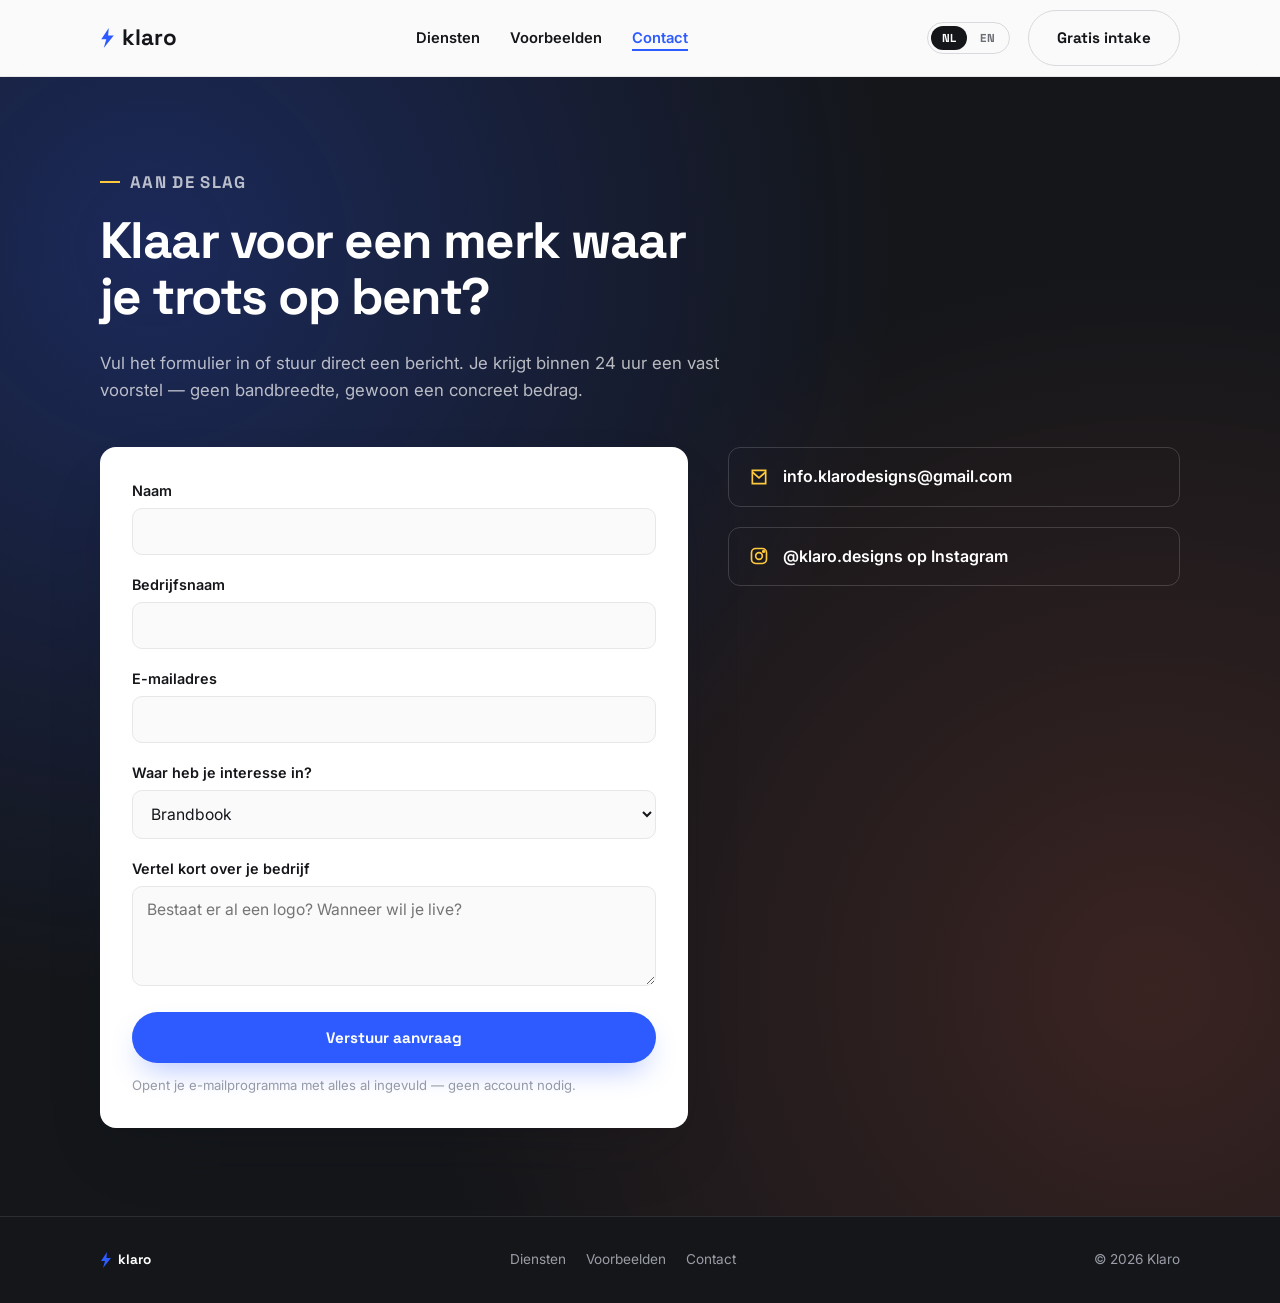
==== commit 4bff87ec: "Fix email address typo (klarodesgins -> klarodesigns) Co-Authored-By: Claude Sonnet 5 <noreply@anthr" ====
--- a/contact.html
+++ b/contact.html
@@ -93,9 +93,9 @@
           </form>
 
           <div class="contact-direct">
-            <a class="direct-link" href="mailto:info.klarodesgins@gmail.com">
+            <a class="direct-link" href="mailto:info.klarodesigns@gmail.com">
               <svg class="direct-icon" viewBox="0 0 24 24" fill="none" stroke="currentColor" stroke-width="2"><path d="M4 4h16v16H4z"/><path d="m4 6 8 7 8-7"/></svg>
-              info.klarodesgins@gmail.com
+              info.klarodesigns@gmail.com
             </a>
             <a class="direct-link" href="https://www.instagram.com/klaro.designs?igsh=MWdmMG82OGtoY3QwcQ%3D%3D&amp;utm_source=qr" target="_blank" rel="noopener">
               <svg class="direct-icon" viewBox="0 0 24 24" fill="none" stroke="currentColor" stroke-width="2"><rect x="3" y="3" width="18" height="18" rx="5"/><circle cx="12" cy="12" r="4"/><circle cx="17.5" cy="6.5" r="1"/></svg>
